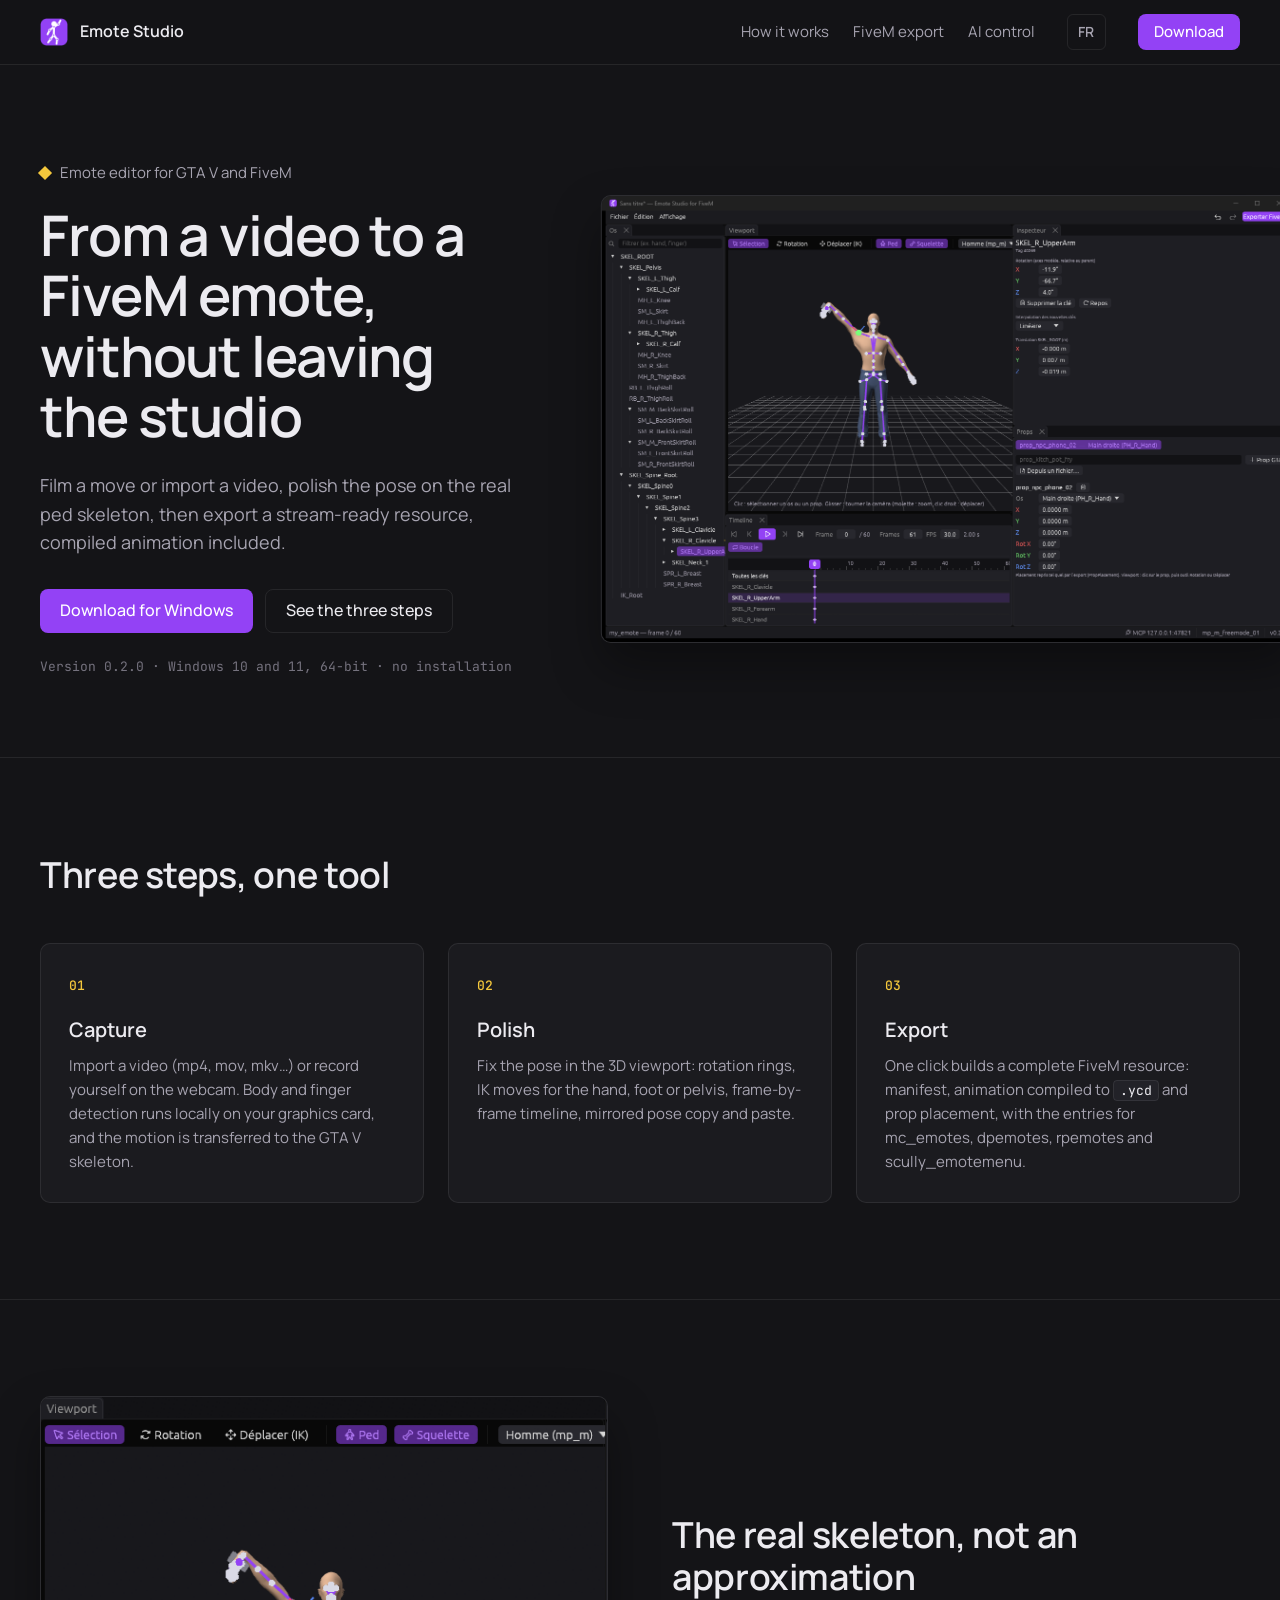
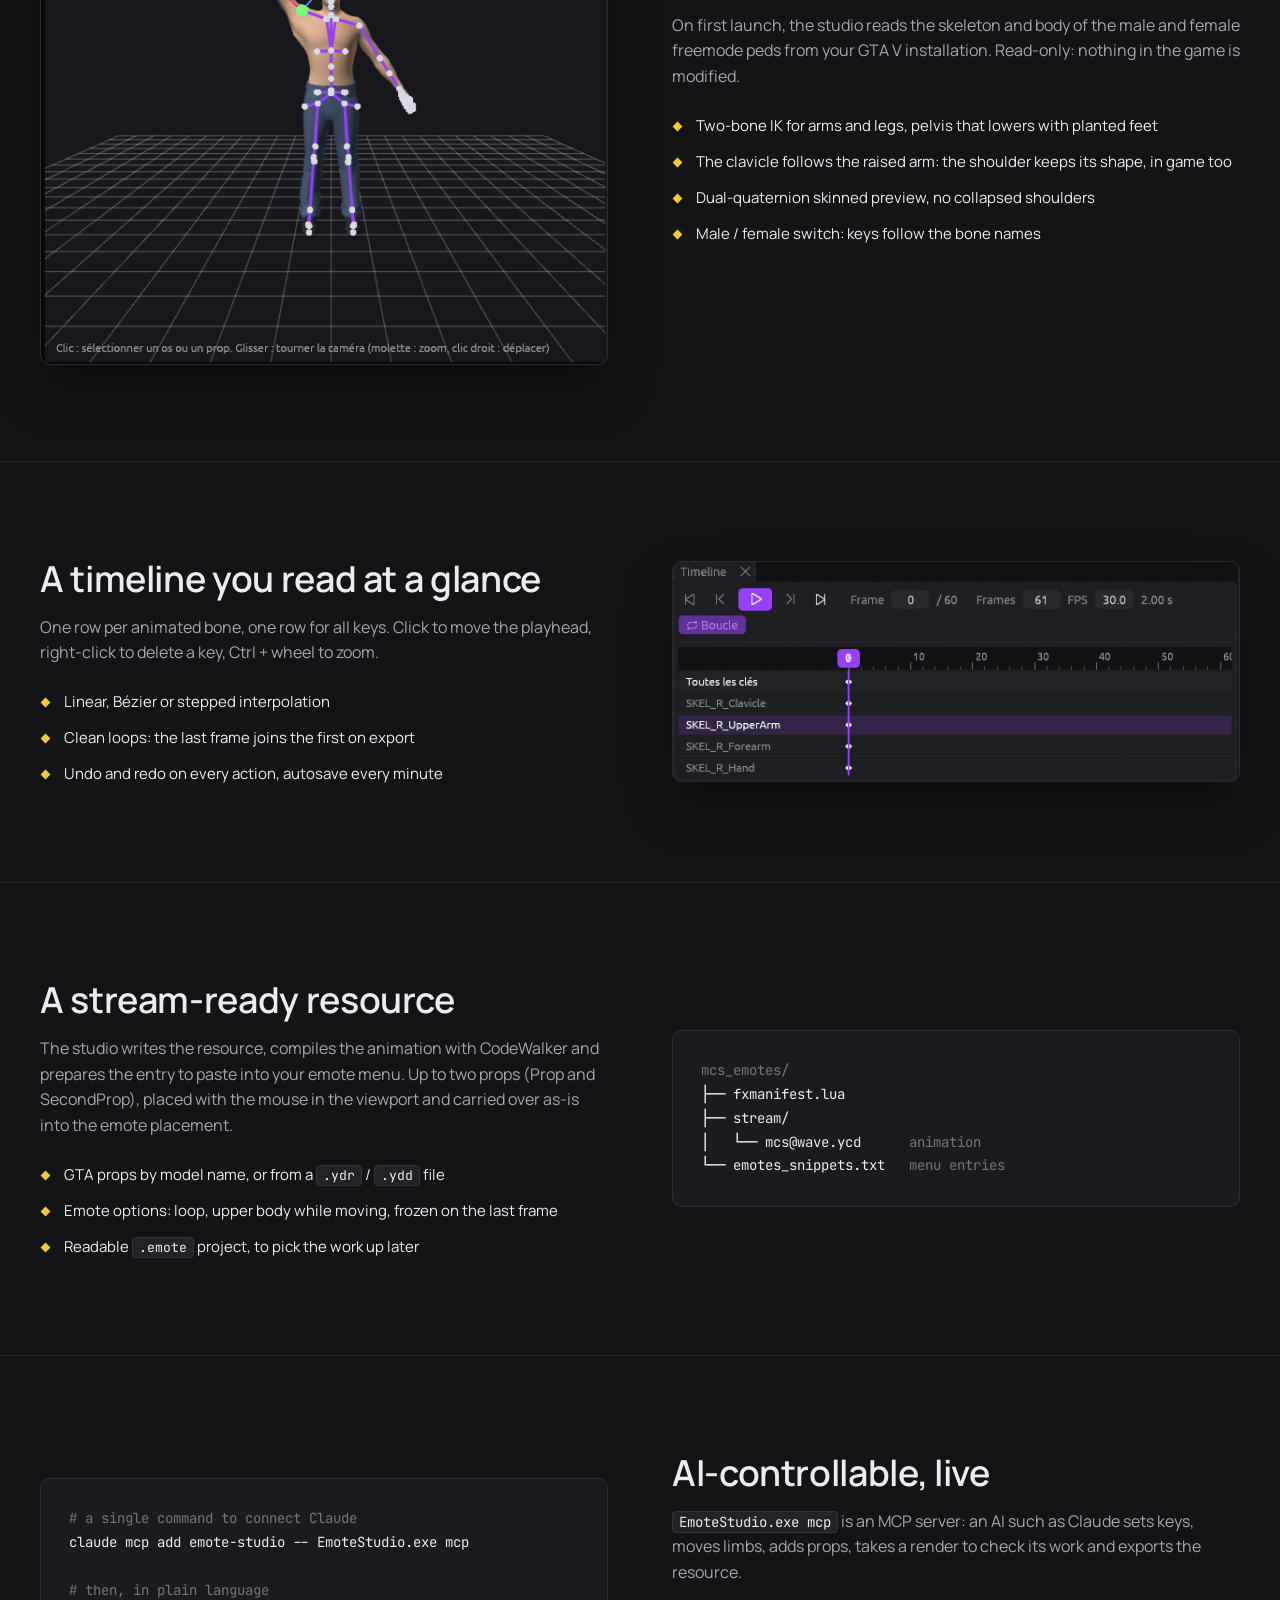
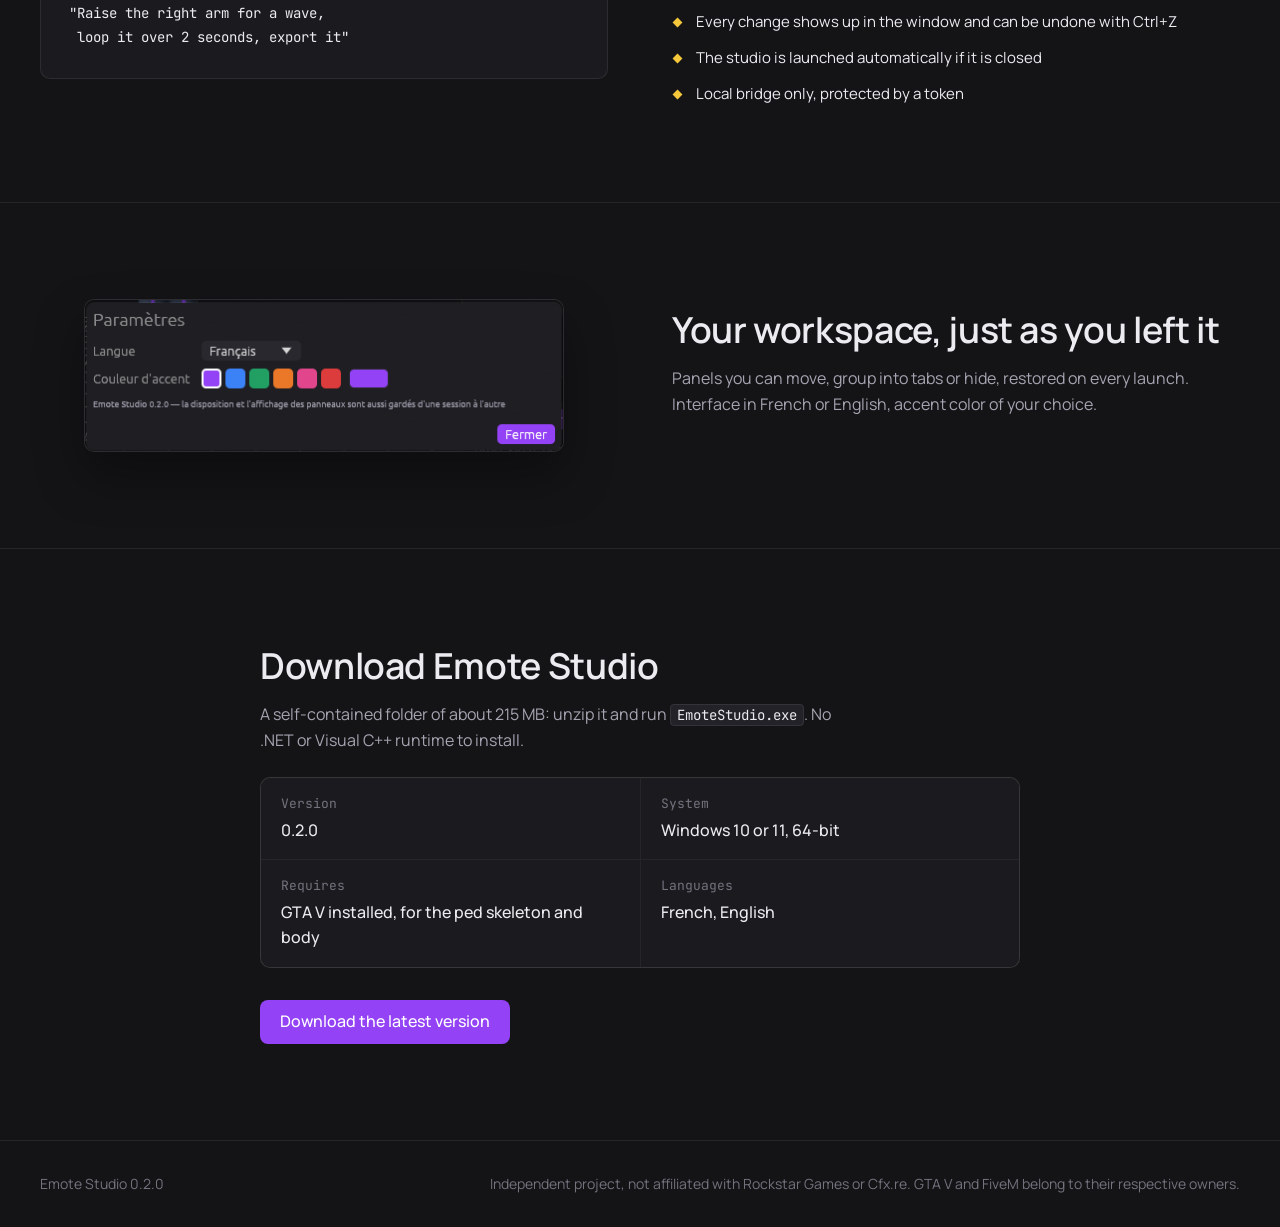
==== en/index.html @ 74f7360e "feat: add English version of the showcase site - en/index.html: full English translation, sharing st" ====
<!doctype html>
<html lang="en">
<head>
  <meta charset="utf-8">
  <meta name="viewport" content="width=device-width, initial-scale=1">
  <title>Emote Studio for FiveM</title>
  <meta name="description" content="Create FiveM emotes from a video or your webcam, polish them in 3D on the real GTA V skeleton and export a stream-ready resource.">
  <link rel="alternate" hreflang="fr" href="../">
  <link rel="alternate" hreflang="en" href="./">
  <link rel="icon" href="../assets/icon.png">
  <link rel="preconnect" href="https://fonts.googleapis.com">
  <link rel="preconnect" href="https://fonts.gstatic.com" crossorigin>
  <link href="https://fonts.googleapis.com/css2?family=Manrope:wght@400;500;600&family=JetBrains+Mono:wght@400;500&display=swap" rel="stylesheet">
  <link rel="stylesheet" href="../styles.css">
</head>
<body>
  <header class="nav">
    <div class="wrap nav-row">
      <a class="brand" href="#">
        <img src="../assets/icon.png" alt="" width="28" height="28">
        <span>Emote Studio</span>
      </a>
      <nav class="links" aria-label="Sections">
        <a href="#steps">How it works</a>
        <a href="#export">FiveM export</a>
        <a href="#ai">AI control</a>
      </nav>
      <a class="lang" href="../" hreflang="fr" lang="fr" title="Version française">FR</a>
      <a class="button small" href="#download">Download</a>
    </div>
  </header>

  <main>
    <section class="hero">
      <div class="wrap hero-grid">
        <div class="hero-text">
          <p class="eyebrow"><span class="key" aria-hidden="true"></span>Emote editor for GTA V and FiveM</p>
          <h1>From a video to a FiveM emote, without leaving the studio</h1>
          <p class="lead">Film a move or import a video, polish the pose on the real ped skeleton, then export a stream-ready resource, compiled animation included.</p>
          <div class="actions">
            <a class="button" href="#download">Download for Windows</a>
            <a class="button ghost" href="#steps">See the three steps</a>
          </div>
          <p class="meta">Version 0.2.0 · Windows 10 and 11, 64-bit · no installation</p>
        </div>
        <figure class="window hero-shot">
          <img src="../assets/studio.png" width="1456" height="939" alt="Emote Studio: ped with a raised arm holding a phone, bone tree on the left, inspector and props on the right, timeline at the bottom">
        </figure>
      </div>
    </section>

    <section id="steps" class="section">
      <div class="wrap">
        <h2>Three steps, one tool</h2>
        <ol class="steps">
          <li>
            <span class="step-index">01</span>
            <h3>Capture</h3>
            <p>Import a video (mp4, mov, mkv…) or record yourself on the webcam. Body and finger detection runs locally on your graphics card, and the motion is transferred to the GTA V skeleton.</p>
          </li>
          <li>
            <span class="step-index">02</span>
            <h3>Polish</h3>
            <p>Fix the pose in the 3D viewport: rotation rings, IK moves for the hand, foot or pelvis, frame-by-frame timeline, mirrored pose copy and paste.</p>
          </li>
          <li>
            <span class="step-index">03</span>
            <h3>Export</h3>
            <p>One click builds a complete FiveM resource: manifest, animation compiled to <code>.ycd</code> and prop placement, with the entries for mc_emotes, dpemotes, rpemotes and scully_emotemenu.</p>
          </li>
        </ol>
      </div>
    </section>

    <section class="section split">
      <div class="wrap split-grid">
        <figure class="window">
          <img src="../assets/viewport.png" width="604" height="605" alt="Viewport: arm raised with IK, the shoulder keeps its volume">
        </figure>
        <div>
          <h2>The real skeleton, not an approximation</h2>
          <p>On first launch, the studio reads the skeleton and body of the male and female freemode peds from your GTA V installation. Read-only: nothing in the game is modified.</p>
          <ul class="facts">
            <li>Two-bone IK for arms and legs, pelvis that lowers with planted feet</li>
            <li>The clavicle follows the raised arm: the shoulder keeps its shape, in game too</li>
            <li>Dual-quaternion skinned preview, no collapsed shoulders</li>
            <li>Male / female switch: keys follow the bone names</li>
          </ul>
        </div>
      </div>
    </section>

    <section class="section split reverse">
      <div class="wrap split-grid">
        <figure class="window">
          <img src="../assets/timeline.png" width="606" height="234" alt="Timeline: one row per animated bone, diamond-shaped keys">
        </figure>
        <div>
          <h2>A timeline you read at a glance</h2>
          <p>One row per animated bone, one row for all keys. Click to move the playhead, right-click to delete a key, Ctrl + wheel to zoom.</p>
          <ul class="facts">
            <li>Linear, Bézier or stepped interpolation</li>
            <li>Clean loops: the last frame joins the first on export</li>
            <li>Undo and redo on every action, autosave every minute</li>
          </ul>
        </div>
      </div>
    </section>

    <section id="export" class="section">
      <div class="wrap split-grid">
        <div>
          <h2>A stream-ready resource</h2>
          <p>The studio writes the resource, compiles the animation with CodeWalker and prepares the entry to paste into your emote menu. Up to two props (Prop and SecondProp), placed with the mouse in the viewport and carried over as-is into the emote placement.</p>
          <ul class="facts">
            <li>GTA props by model name, or from a <code>.ydr</code> / <code>.ydd</code> file</li>
            <li>Emote options: loop, upper body while moving, frozen on the last frame</li>
            <li>Readable <code>.emote</code> project, to pick the work up later</li>
          </ul>
        </div>
        <pre class="tree" aria-label="Tree of the generated resource"><code><span class="dim">mcs_emotes/</span>
├── fxmanifest.lua
├── stream/
│   └── mcs@wave.ycd      <span class="dim">animation</span>
└── emotes_snippets.txt   <span class="dim">menu entries</span></code></pre>
      </div>
    </section>

    <section id="ai" class="section">
      <div class="wrap split-grid">
        <pre class="tree"><code><span class="dim"># a single command to connect Claude</span>
claude mcp add emote-studio -- EmoteStudio.exe mcp

<span class="dim"># then, in plain language</span>
"Raise the right arm for a wave,
 loop it over 2 seconds, export it"</code></pre>
        <div>
          <h2>AI-controllable, live</h2>
          <p><code>EmoteStudio.exe mcp</code> is an MCP server: an AI such as Claude sets keys, moves limbs, adds props, takes a render to check its work and exports the resource.</p>
          <ul class="facts">
            <li>Every change shows up in the window and can be undone with Ctrl+Z</li>
            <li>The studio is launched automatically if it is closed</li>
            <li>Local bridge only, protected by a token</li>
          </ul>
        </div>
      </div>
    </section>

    <section class="section split">
      <div class="wrap split-grid">
        <figure class="window settings-shot">
          <img src="../assets/settings.png" width="480" height="152" alt="Settings: language and accent color">
        </figure>
        <div>
          <h2>Your workspace, just as you left it</h2>
          <p>Panels you can move, group into tabs or hide, restored on every launch. Interface in French or English, accent color of your choice.</p>
        </div>
      </div>
    </section>

    <section id="download" class="section download">
      <div class="wrap">
        <h2>Download Emote Studio</h2>
        <p>A self-contained folder of about 215 MB: unzip it and run <code>EmoteStudio.exe</code>. No .NET or Visual C++ runtime to install.</p>
        <dl class="specs">
          <div><dt>Version</dt><dd>0.2.0</dd></div>
          <div><dt>System</dt><dd>Windows 10 or 11, 64-bit</dd></div>
          <div><dt>Requires</dt><dd>GTA V installed, for the ped skeleton and body</dd></div>
          <div><dt>Languages</dt><dd>French, English</dd></div>
        </dl>
        <a class="button" href="https://github.com/JusteKal/emote-studio/releases">Download the latest version</a>
      </div>
    </section>
  </main>

  <footer class="footer">
    <div class="wrap footer-row">
      <span>Emote Studio 0.2.0</span>
      <span>Independent project, not affiliated with Rockstar Games or Cfx.re. GTA V and FiveM belong to their respective owners.</span>
    </div>
  </footer>
</body>
</html>
---- styles.css ----
/* Emote Studio : site vitrine. Même palette que le studio (graphite, accent violet aplat),
   losange jaune des clés de la timeline comme signe distinctif. */

:root {
  --bg: #141417;
  --surface: #1b1b1f;
  --raised: #222228;
  --line: rgba(255, 255, 255, 0.08);
  --text: #ecebf0;
  --text-2: #a7a4b1;
  --text-3: #75727e;
  --accent: #9342f5;
  --accent-hover: #ae6ffc;
  --key: #f5c83c;
  --radius: 10px;
  --font: "Manrope", "Segoe UI", system-ui, sans-serif;
  --mono: "JetBrains Mono", ui-monospace, Consolas, monospace;
  --ease: cubic-bezier(0.2, 0, 0, 1);
}

* { box-sizing: border-box; }

html { scroll-behavior: smooth; }

body {
  margin: 0;
  background: var(--bg);
  color: var(--text);
  font: 400 16px/1.6 var(--font);
  -webkit-font-smoothing: antialiased;
}

img { display: block; max-width: 100%; height: auto; }

a { color: inherit; }

code {
  font-family: var(--mono);
  font-size: 0.875em;
  color: var(--text);
  background: var(--raised);
  border: 1px solid var(--line);
  border-radius: 4px;
  padding: 1px 6px;
}

.wrap {
  width: min(1200px, 100% - 48px);
  margin-inline: auto;
}

/* Navigation */

.nav {
  position: sticky;
  top: 0;
  z-index: 10;
  background: rgba(20, 20, 23, 0.92);
  border-bottom: 1px solid var(--line);
}

.nav-row {
  display: flex;
  align-items: center;
  gap: 32px;
  height: 64px;
}

.brand {
  display: flex;
  align-items: center;
  gap: 12px;
  font-weight: 600;
  text-decoration: none;
}

.brand img { border-radius: 6px; }

.links {
  display: flex;
  gap: 24px;
  margin-left: auto;
}

.links a {
  color: var(--text-2);
  text-decoration: none;
  font-size: 15px;
  transition: color 120ms var(--ease);
}

.links a:hover { color: var(--text); }

/* Changement de langue : discret, toujours visible (même sur petit écran) */
.lang {
  color: var(--text-2);
  font-size: 14px;
  font-weight: 600;
  letter-spacing: 0.04em;
  text-decoration: none;
  padding: 6px 10px;
  border: 1px solid var(--line);
  border-radius: 6px;
  transition: color 120ms var(--ease), background-color 120ms var(--ease);
}

.lang:hover { color: var(--text); background: var(--raised); }

/* Boutons */

.button {
  display: inline-flex;
  align-items: center;
  height: 44px;
  padding: 0 20px;
  border-radius: 8px;
  background: var(--accent);
  color: #fff;
  font-weight: 500;
  text-decoration: none;
  transition: background-color 120ms var(--ease), transform 120ms var(--ease);
}

.button:hover { background: var(--accent-hover); }
.button:active { transform: scale(0.98); }

.button.small { height: 36px; padding: 0 16px; font-size: 15px; }

.button.ghost {
  background: transparent;
  color: var(--text);
  border: 1px solid var(--line);
}

.button.ghost:hover { background: var(--raised); }

.button:focus-visible,
.links a:focus-visible,
.lang:focus-visible,
.brand:focus-visible {
  outline: 2px solid var(--accent-hover);
  outline-offset: 2px;
}

/* Accueil */

.hero { padding: 96px 0 80px; overflow-x: clip; }

.hero-grid {
  display: grid;
  grid-template-columns: minmax(0, 5fr) minmax(0, 7fr);
  gap: 56px;
  align-items: center;
}

.eyebrow {
  display: flex;
  align-items: center;
  gap: 10px;
  margin: 0 0 20px;
  color: var(--text-2);
  font-size: 15px;
}

/* Losange de clé, comme dans la timeline du studio */
.key {
  width: 10px;
  height: 10px;
  background: var(--key);
  transform: rotate(45deg);
  flex: none;
}

h1 {
  margin: 0;
  font-size: clamp(36px, 4.4vw, 56px);
  line-height: 1.08;
  font-weight: 600;
  letter-spacing: -0.02em;
}

.lead {
  margin: 24px 0 32px;
  color: var(--text-2);
  font-size: 18px;
  max-width: 34em;
}

.actions { display: flex; flex-wrap: wrap; gap: 12px; }

.meta {
  margin: 24px 0 0;
  color: var(--text-3);
  font: 400 13px/1.5 var(--mono);
}

/* Fenêtres du studio */

.window {
  margin: 0;
  border: 1px solid var(--line);
  border-radius: var(--radius);
  overflow: hidden;
  background: var(--surface);
  box-shadow: 0 24px 48px rgba(0, 0, 0, 0.35);
}

.hero-shot { transform: translateX(4%); width: 104%; }

/* Sections */

.section { padding: 96px 0; border-top: 1px solid var(--line); }

h2 {
  margin: 0 0 16px;
  font-size: clamp(28px, 2.8vw, 36px);
  line-height: 1.15;
  font-weight: 600;
  letter-spacing: -0.01em;
}

.section p { color: var(--text-2); margin: 0 0 24px; max-width: 36em; }

.steps {
  list-style: none;
  margin: 48px 0 0;
  padding: 0;
  display: grid;
  grid-template-columns: repeat(3, 1fr);
  gap: 24px;
}

.steps li {
  padding: 28px;
  background: var(--surface);
  border: 1px solid var(--line);
  border-radius: var(--radius);
}

.step-index {
  font: 500 13px/1 var(--mono);
  color: var(--key);
}

h3 { margin: 16px 0 8px; font-size: 20px; font-weight: 600; }

.steps p { margin: 0; font-size: 15px; }

.split-grid {
  display: grid;
  grid-template-columns: minmax(0, 1fr) minmax(0, 1fr);
  gap: 64px;
  align-items: center;
}

.split.reverse .split-grid > figure { order: 2; }

.facts { list-style: none; margin: 0; padding: 0; display: grid; gap: 12px; }

.facts li {
  position: relative;
  padding-left: 24px;
  color: var(--text);
  font-size: 15px;
}

.facts li::before {
  content: "";
  position: absolute;
  left: 2px;
  top: 0.6em;
  width: 7px;
  height: 7px;
  background: var(--key);
  transform: rotate(45deg);
}

.tree {
  margin: 0;
  padding: 28px;
  background: var(--surface);
  border: 1px solid var(--line);
  border-radius: var(--radius);
  overflow-x: auto;
  font: 400 14px/1.7 var(--mono);
  color: var(--text);
}

.tree code { background: none; border: 0; padding: 0; font-size: inherit; }

.dim { color: var(--text-3); }

.settings-shot { max-width: 480px; justify-self: center; }

/* Téléchargement */

.download .wrap { max-width: 760px; }

.specs {
  display: grid;
  grid-template-columns: repeat(2, 1fr);
  gap: 1px;
  margin: 0 0 32px;
  background: var(--line);
  border: 1px solid var(--line);
  border-radius: var(--radius);
  overflow: hidden;
}

.specs div { background: var(--surface); padding: 16px 20px; }

.specs dt { color: var(--text-3); font: 400 13px/1.5 var(--mono); }

.specs dd { margin: 4px 0 0; font-weight: 500; }

/* Pied de page */

.footer { border-top: 1px solid var(--line); padding: 32px 0; color: var(--text-3); font-size: 14px; }

.footer-row { display: flex; justify-content: space-between; gap: 24px; flex-wrap: wrap; }

/* Petits écrans */

@media (max-width: 1080px) {
  .hero-grid { grid-template-columns: 1fr; gap: 48px; }
  .hero-shot { transform: none; width: 100%; }
}

@media (max-width: 900px) {
  .hero { padding: 56px 0; }
  .hero-grid, .split-grid { grid-template-columns: 1fr; gap: 40px; }
  .hero-shot { transform: none; width: 100%; }
  .split.reverse .split-grid > figure { order: 0; }
  .steps { grid-template-columns: 1fr; }
  .section { padding: 64px 0; }
}

@media (max-width: 640px) {
  .links { display: none; }
  .nav-row { justify-content: space-between; }
  .lang { margin-left: auto; }
  .specs { grid-template-columns: 1fr; }
  .tree { padding: 20px; font-size: 12px; }
  .wrap { width: calc(100% - 32px); }
}

@media (prefers-reduced-motion: reduce) {
  html { scroll-behavior: auto; }
}
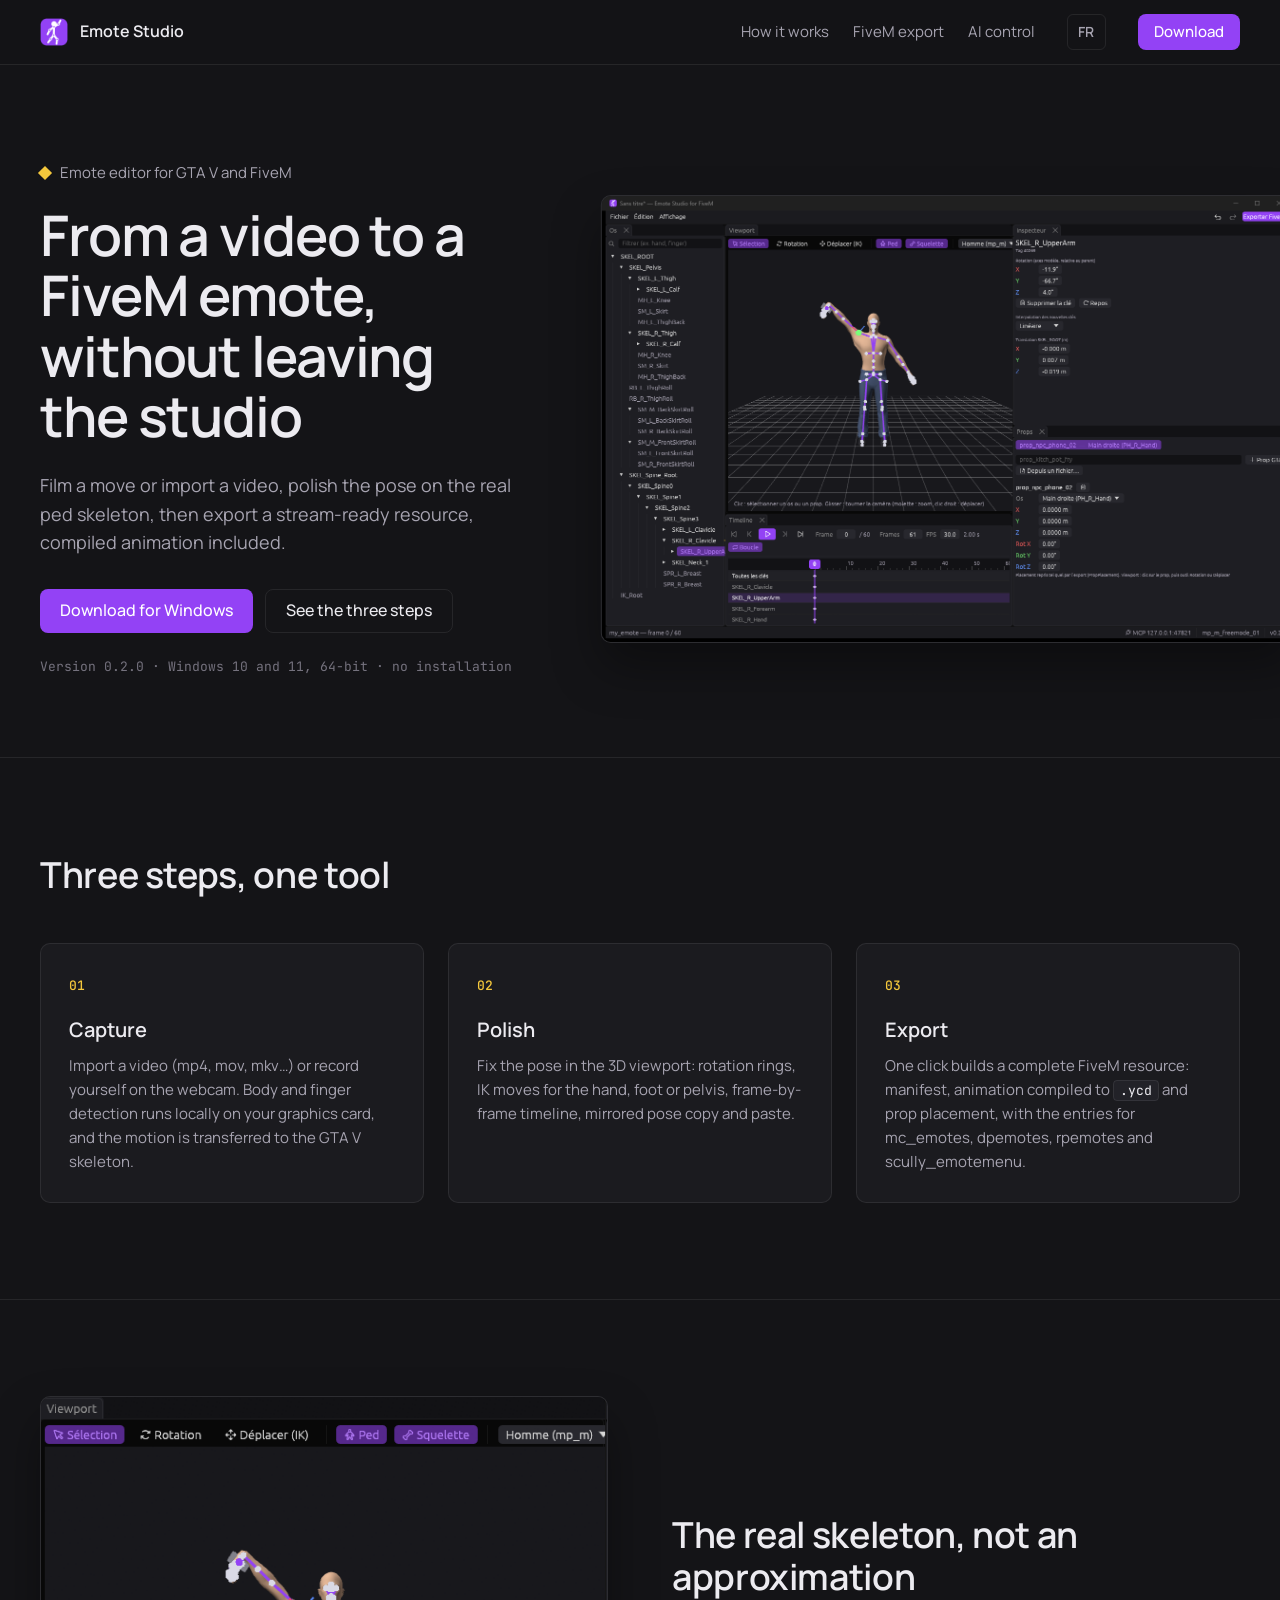
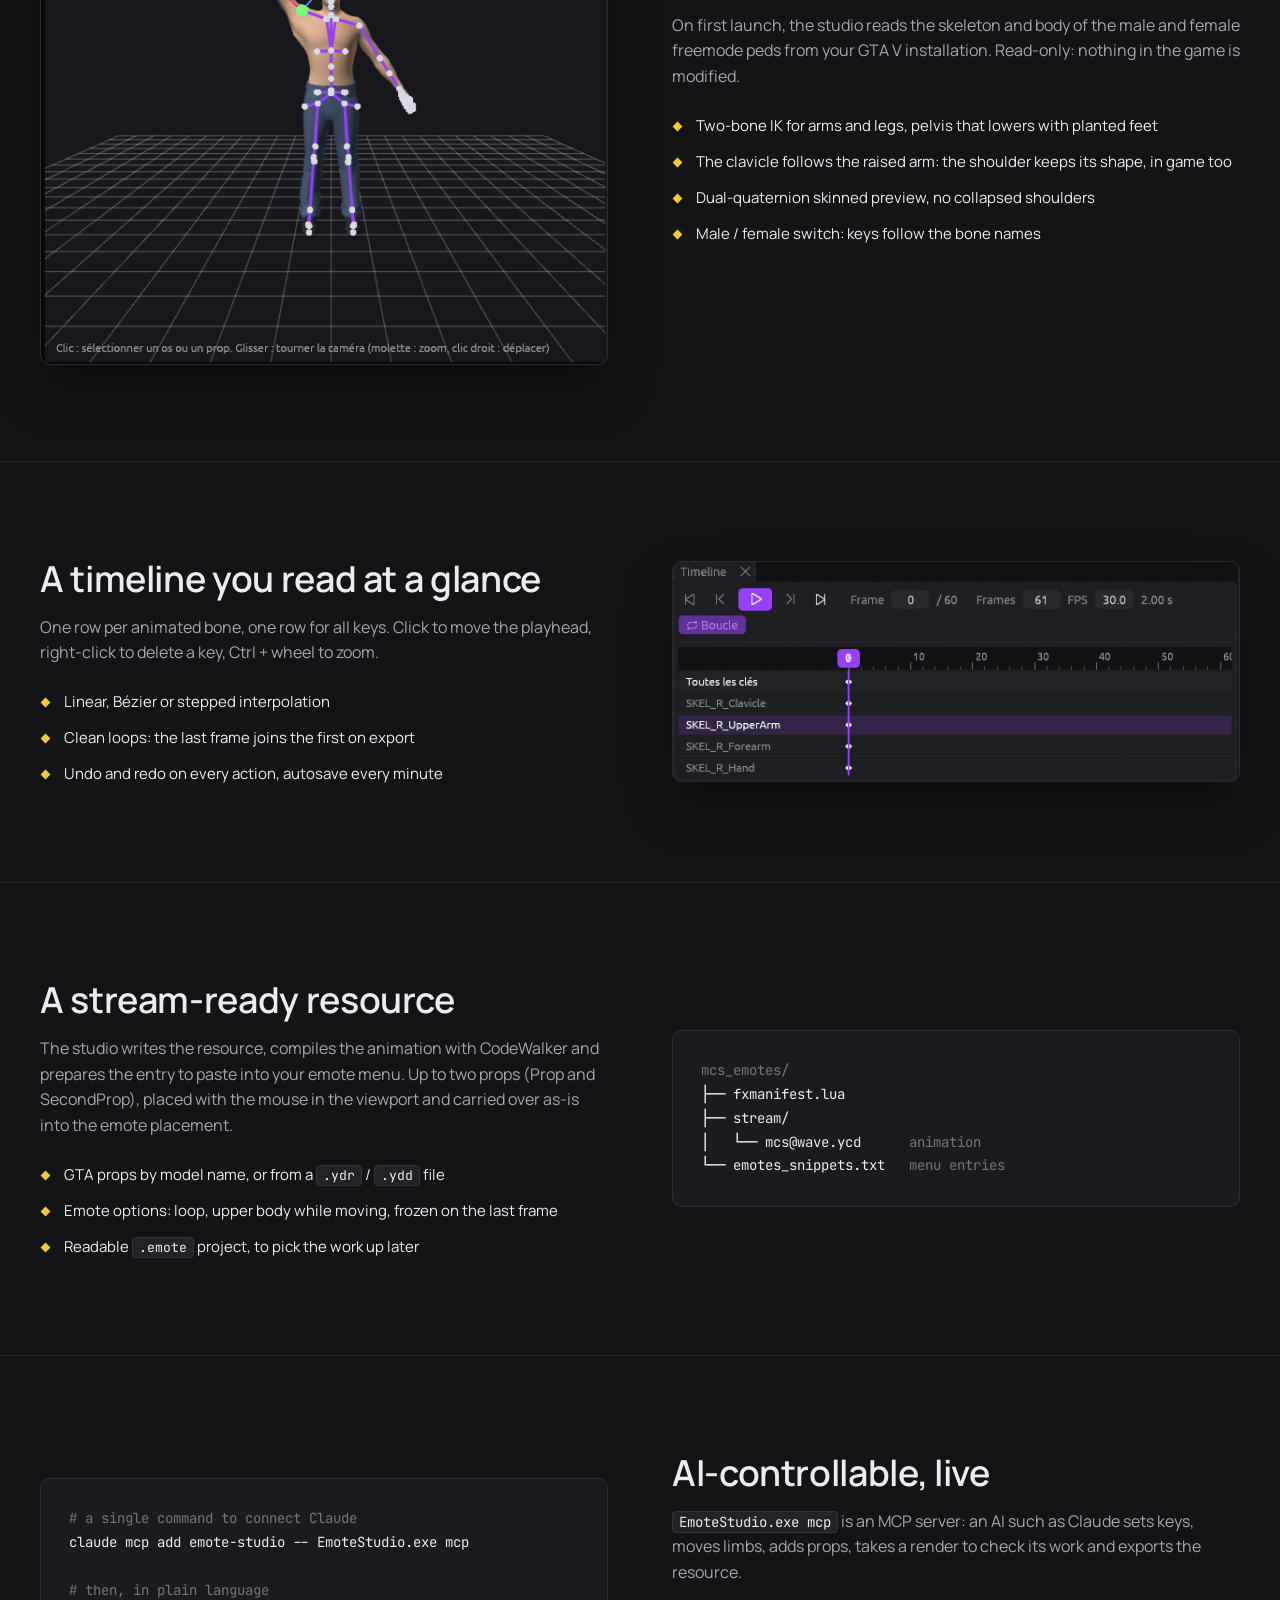
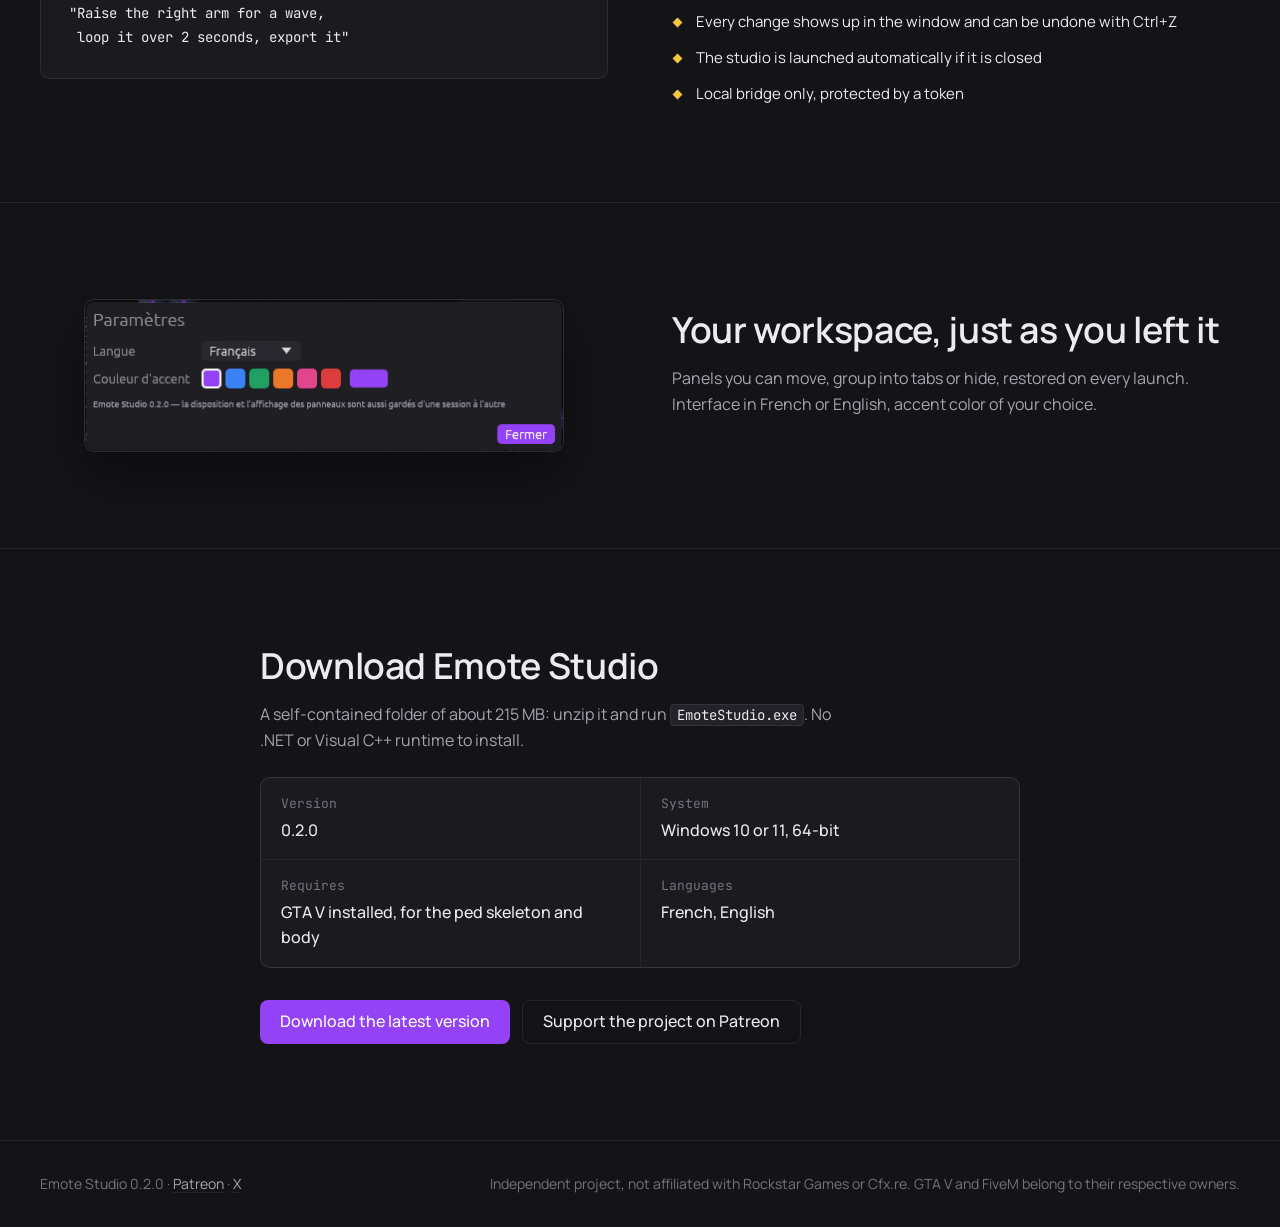
==== commit ee04d6cb: "feat: add Patreon and X links to the showcase site - Patreon button next to the download button (FR " ====
--- a/en/index.html
+++ b/en/index.html
@@ -168,14 +168,17 @@
           <div><dt>Requires</dt><dd>GTA V installed, for the ped skeleton and body</dd></div>
           <div><dt>Languages</dt><dd>French, English</dd></div>
         </dl>
-        <a class="button" href="https://github.com/JusteKal/emote-studio/releases">Download the latest version</a>
+        <div class="actions">
+          <a class="button" href="https://github.com/JusteKal/emote-studio/releases">Download the latest version</a>
+          <a class="button ghost" href="https://www.patreon.com/cw/Justekal" rel="noopener">Support the project on Patreon</a>
+        </div>
       </div>
     </section>
   </main>
 
   <footer class="footer">
     <div class="wrap footer-row">
-      <span>Emote Studio 0.2.0</span>
+      <span>Emote Studio 0.2.0 · <a href="https://www.patreon.com/cw/Justekal" rel="noopener">Patreon</a> · <a href="https://x.com/gyrateam" rel="noopener">X</a></span>
       <span>Independent project, not affiliated with Rockstar Games or Cfx.re. GTA V and FiveM belong to their respective owners.</span>
     </div>
   </footer>
--- a/styles.css
+++ b/styles.css
@@ -319,6 +319,10 @@
 
 .footer-row { display: flex; justify-content: space-between; gap: 24px; flex-wrap: wrap; }
 
+.footer a { color: var(--text-2); text-decoration-color: var(--line); text-underline-offset: 3px; }
+
+.footer a:hover { color: var(--text); }
+
 /* Petits écrans */
 
 @media (max-width: 1080px) {
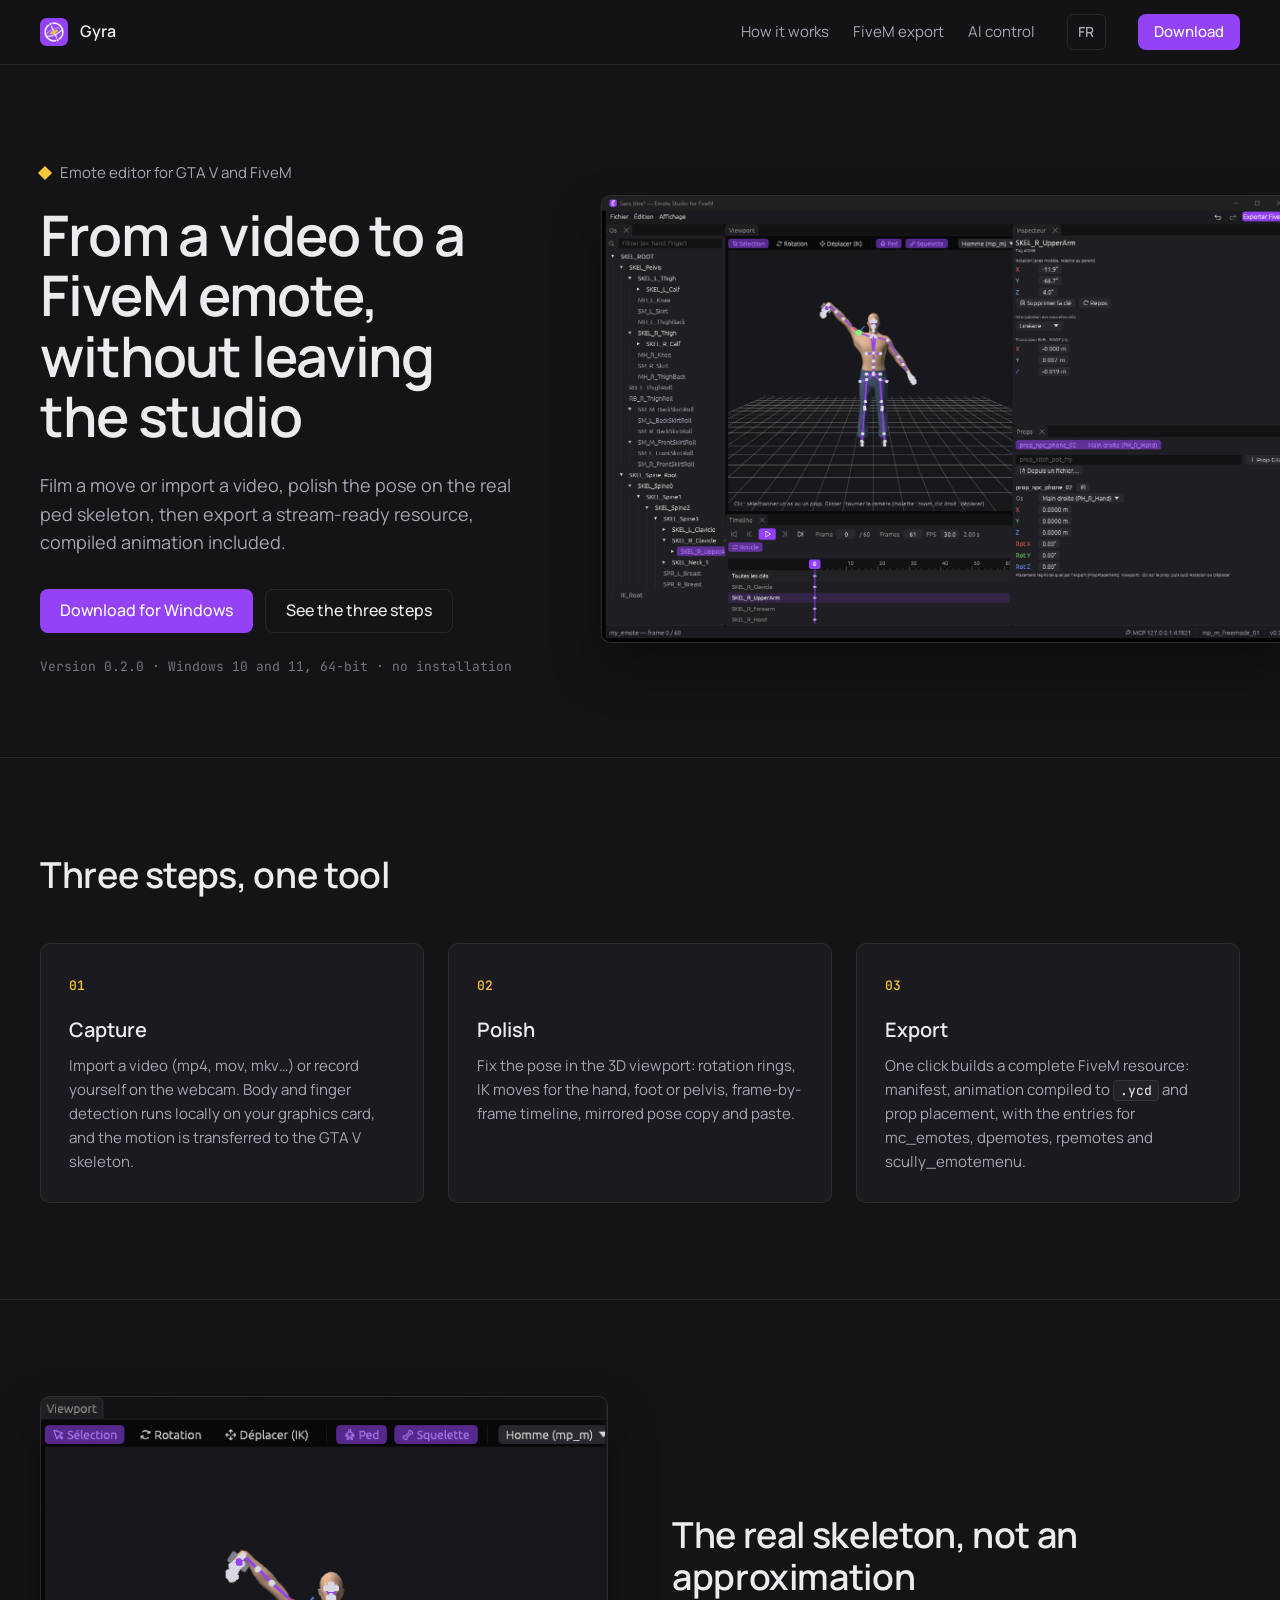
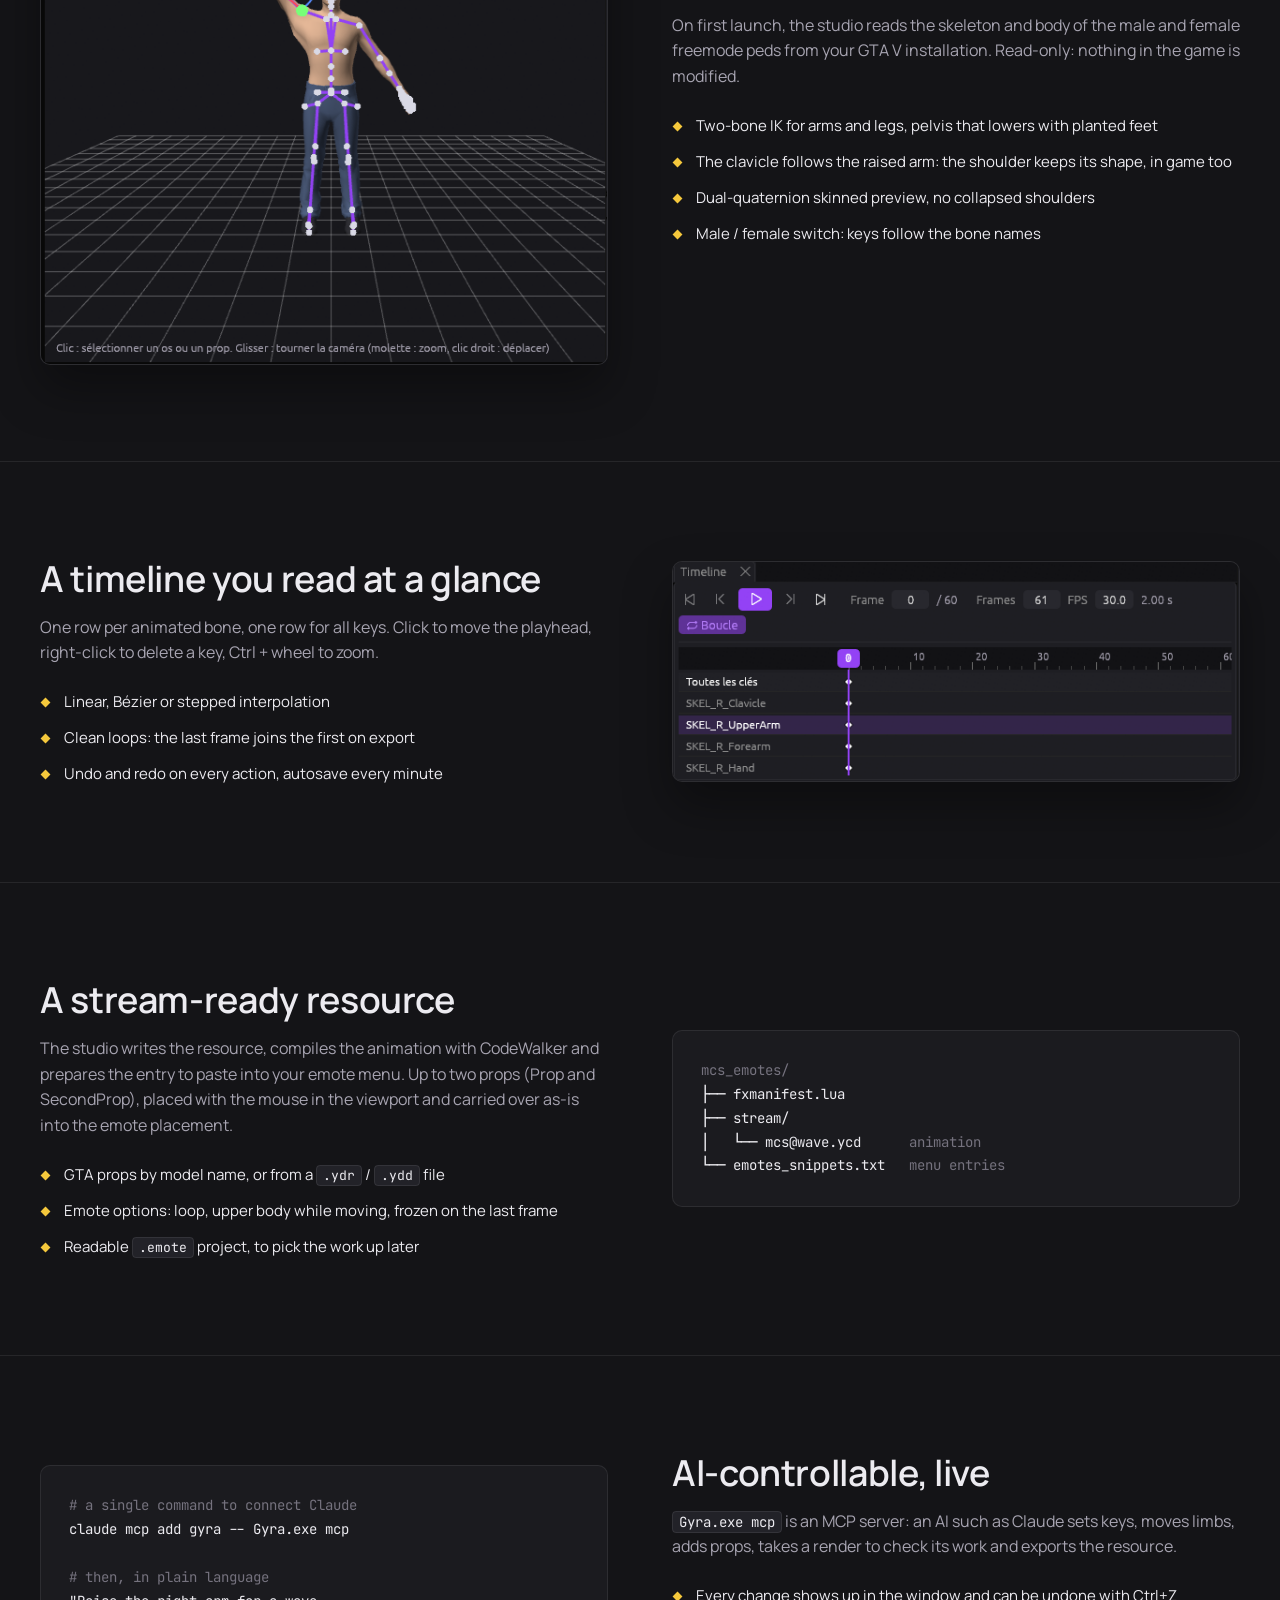
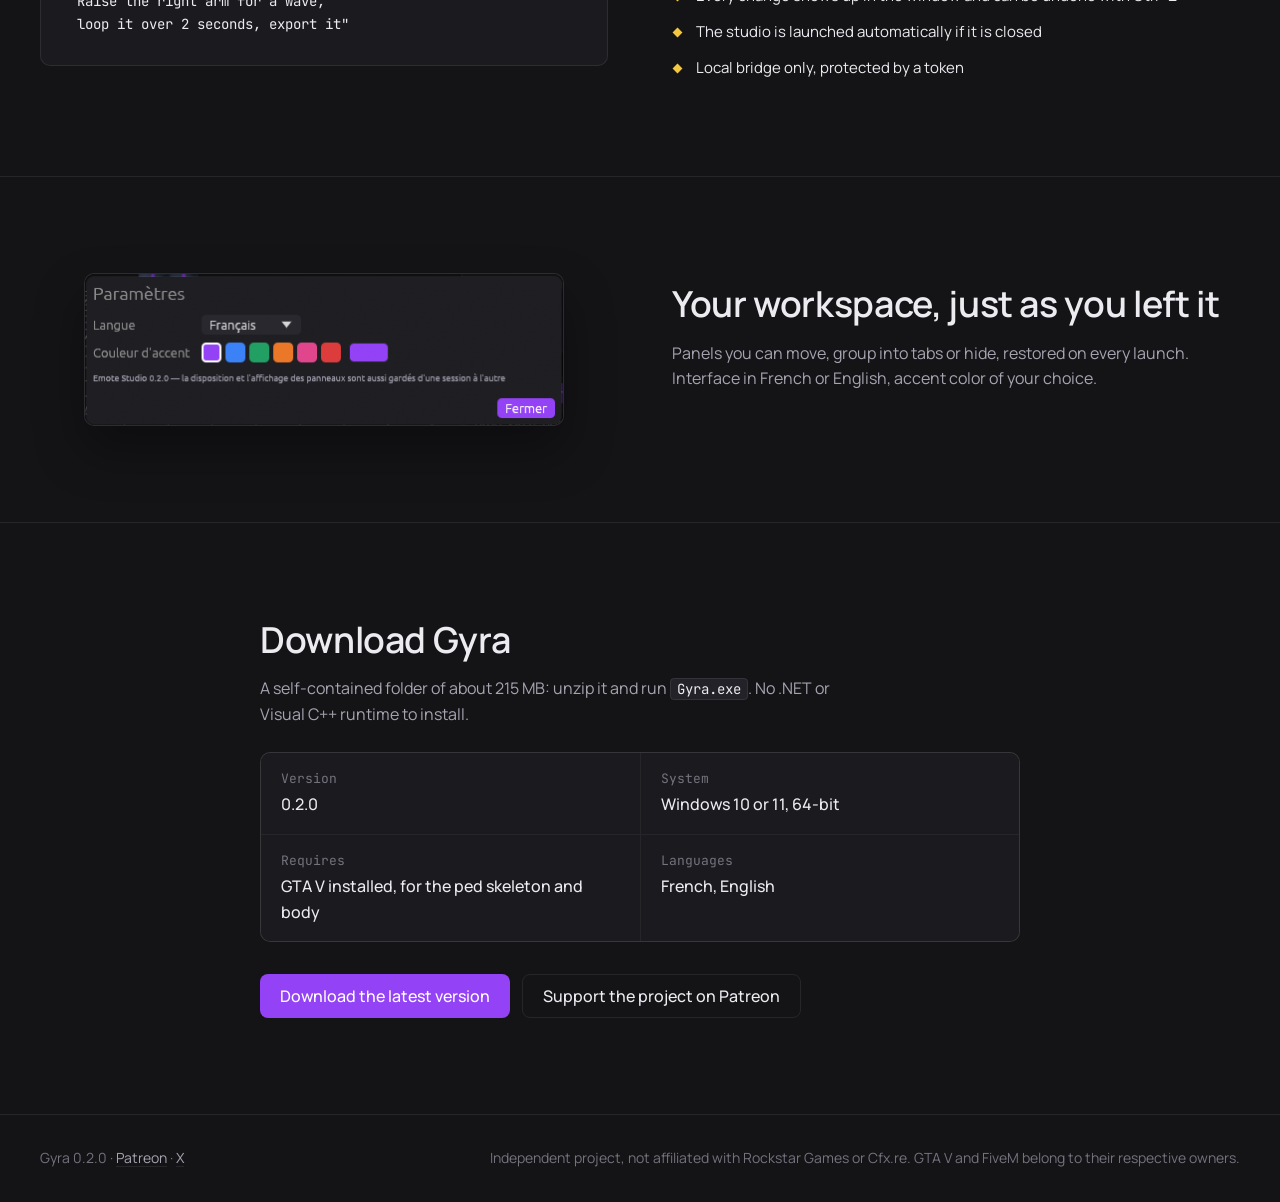
==== commit 7b1363dd: "feat: rebrand the showcase site to Gyra - Emote Studio renamed to Gyra on the FR and EN pages (title" ====
--- a/en/index.html
+++ b/en/index.html
@@ -3,7 +3,7 @@
 <head>
   <meta charset="utf-8">
   <meta name="viewport" content="width=device-width, initial-scale=1">
-  <title>Emote Studio for FiveM</title>
+  <title>Gyra — FiveM emote studio</title>
   <meta name="description" content="Create FiveM emotes from a video or your webcam, polish them in 3D on the real GTA V skeleton and export a stream-ready resource.">
   <link rel="alternate" hreflang="fr" href="../">
   <link rel="alternate" hreflang="en" href="./">
@@ -18,7 +18,7 @@
     <div class="wrap nav-row">
       <a class="brand" href="#">
         <img src="../assets/icon.png" alt="" width="28" height="28">
-        <span>Emote Studio</span>
+        <span>Gyra</span>
       </a>
       <nav class="links" aria-label="Sections">
         <a href="#steps">How it works</a>
@@ -44,7 +44,7 @@
           <p class="meta">Version 0.2.0 · Windows 10 and 11, 64-bit · no installation</p>
         </div>
         <figure class="window hero-shot">
-          <img src="../assets/studio.png" width="1456" height="939" alt="Emote Studio: ped with a raised arm holding a phone, bone tree on the left, inspector and props on the right, timeline at the bottom">
+          <img src="../assets/studio.png" width="1456" height="939" alt="Gyra: ped with a raised arm holding a phone, bone tree on the left, inspector and props on the right, timeline at the bottom">
         </figure>
       </div>
     </section>
@@ -129,14 +129,14 @@
     <section id="ai" class="section">
       <div class="wrap split-grid">
         <pre class="tree"><code><span class="dim"># a single command to connect Claude</span>
-claude mcp add emote-studio -- EmoteStudio.exe mcp
+claude mcp add gyra -- Gyra.exe mcp
 
 <span class="dim"># then, in plain language</span>
 "Raise the right arm for a wave,
  loop it over 2 seconds, export it"</code></pre>
         <div>
           <h2>AI-controllable, live</h2>
-          <p><code>EmoteStudio.exe mcp</code> is an MCP server: an AI such as Claude sets keys, moves limbs, adds props, takes a render to check its work and exports the resource.</p>
+          <p><code>Gyra.exe mcp</code> is an MCP server: an AI such as Claude sets keys, moves limbs, adds props, takes a render to check its work and exports the resource.</p>
           <ul class="facts">
             <li>Every change shows up in the window and can be undone with Ctrl+Z</li>
             <li>The studio is launched automatically if it is closed</li>
@@ -160,8 +160,8 @@
 
     <section id="download" class="section download">
       <div class="wrap">
-        <h2>Download Emote Studio</h2>
-        <p>A self-contained folder of about 215 MB: unzip it and run <code>EmoteStudio.exe</code>. No .NET or Visual C++ runtime to install.</p>
+        <h2>Download Gyra</h2>
+        <p>A self-contained folder of about 215 MB: unzip it and run <code>Gyra.exe</code>. No .NET or Visual C++ runtime to install.</p>
         <dl class="specs">
           <div><dt>Version</dt><dd>0.2.0</dd></div>
           <div><dt>System</dt><dd>Windows 10 or 11, 64-bit</dd></div>
@@ -178,7 +178,7 @@
 
   <footer class="footer">
     <div class="wrap footer-row">
-      <span>Emote Studio 0.2.0 · <a href="https://www.patreon.com/cw/Justekal" rel="noopener">Patreon</a> · <a href="https://x.com/gyrateam" rel="noopener">X</a></span>
+      <span>Gyra 0.2.0 · <a href="https://www.patreon.com/cw/Justekal" rel="noopener">Patreon</a> · <a href="https://x.com/gyrateam" rel="noopener">X</a></span>
       <span>Independent project, not affiliated with Rockstar Games or Cfx.re. GTA V and FiveM belong to their respective owners.</span>
     </div>
   </footer>
--- a/styles.css
+++ b/styles.css
@@ -1,4 +1,4 @@
-/* Emote Studio : site vitrine. Même palette que le studio (graphite, accent violet aplat),
+/* Gyra : site vitrine. Même palette que le studio (graphite, accent violet aplat),
    losange jaune des clés de la timeline comme signe distinctif. */
 
 :root {
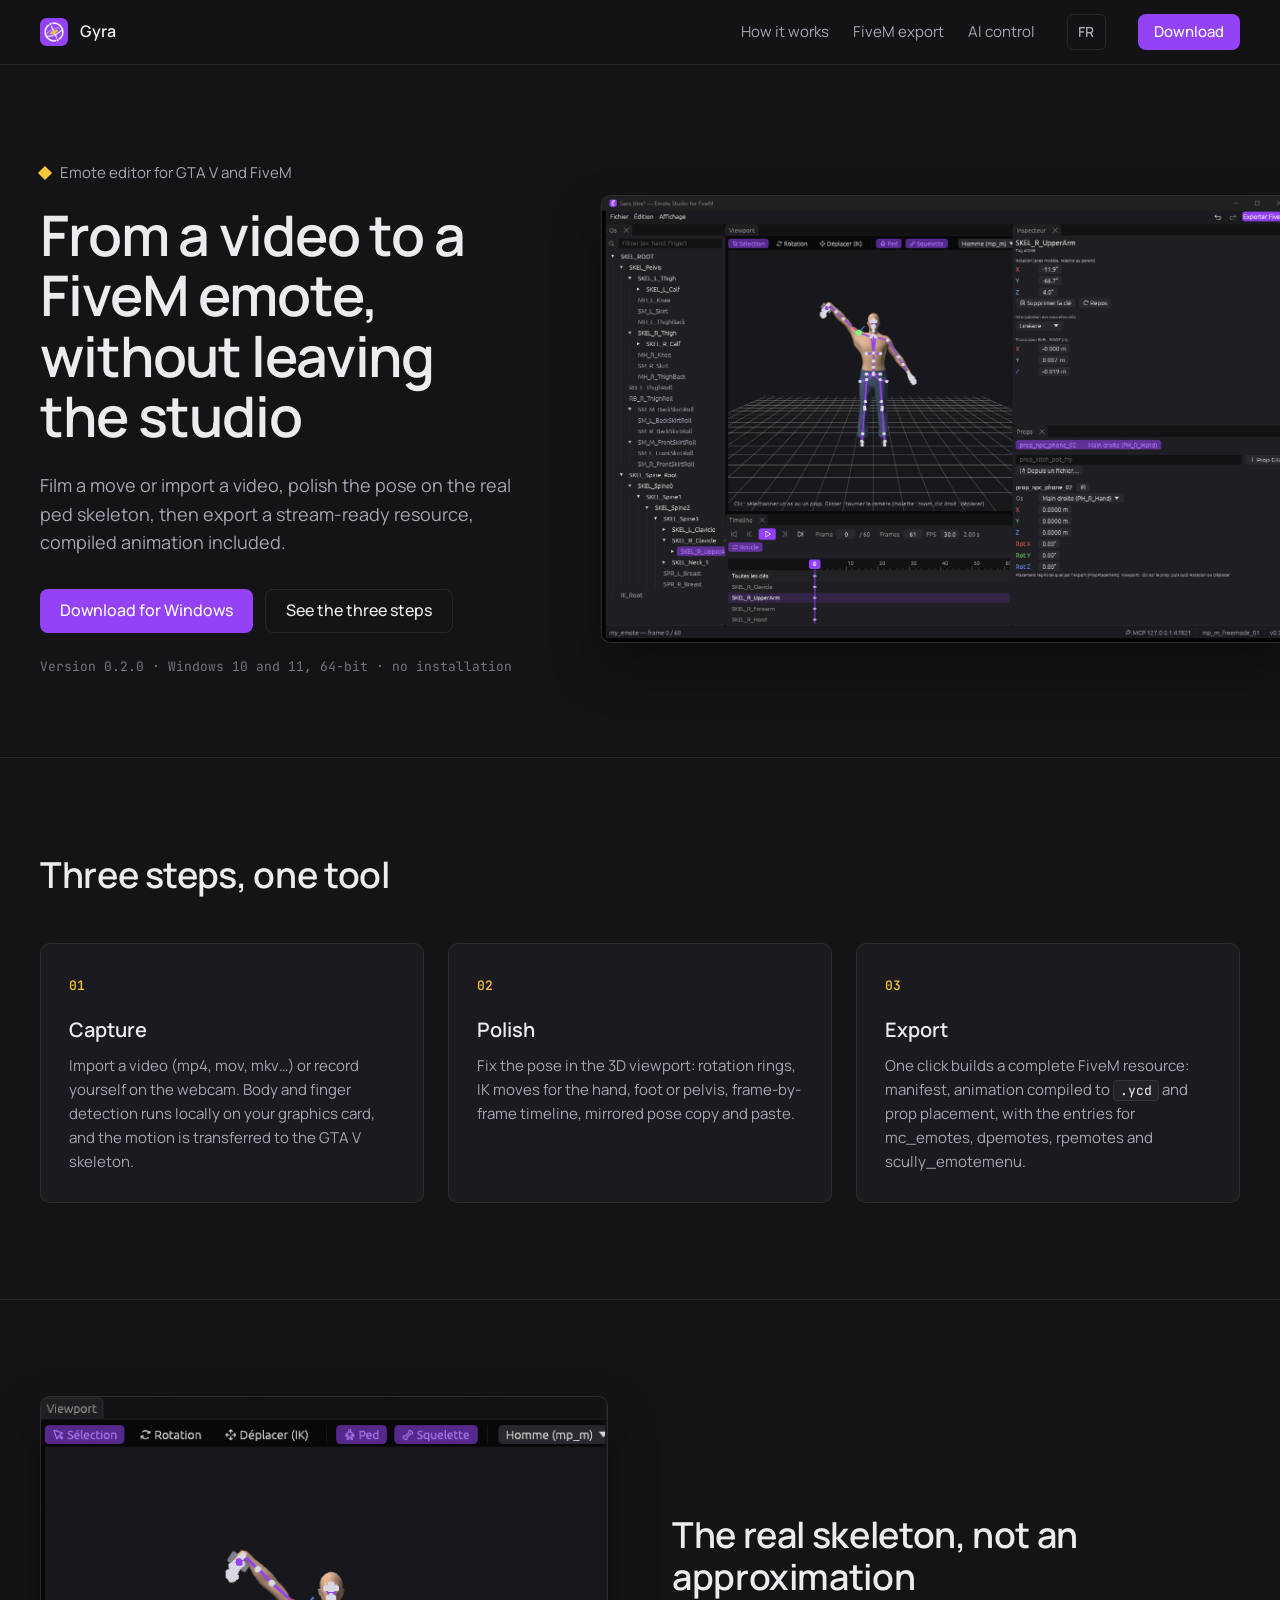
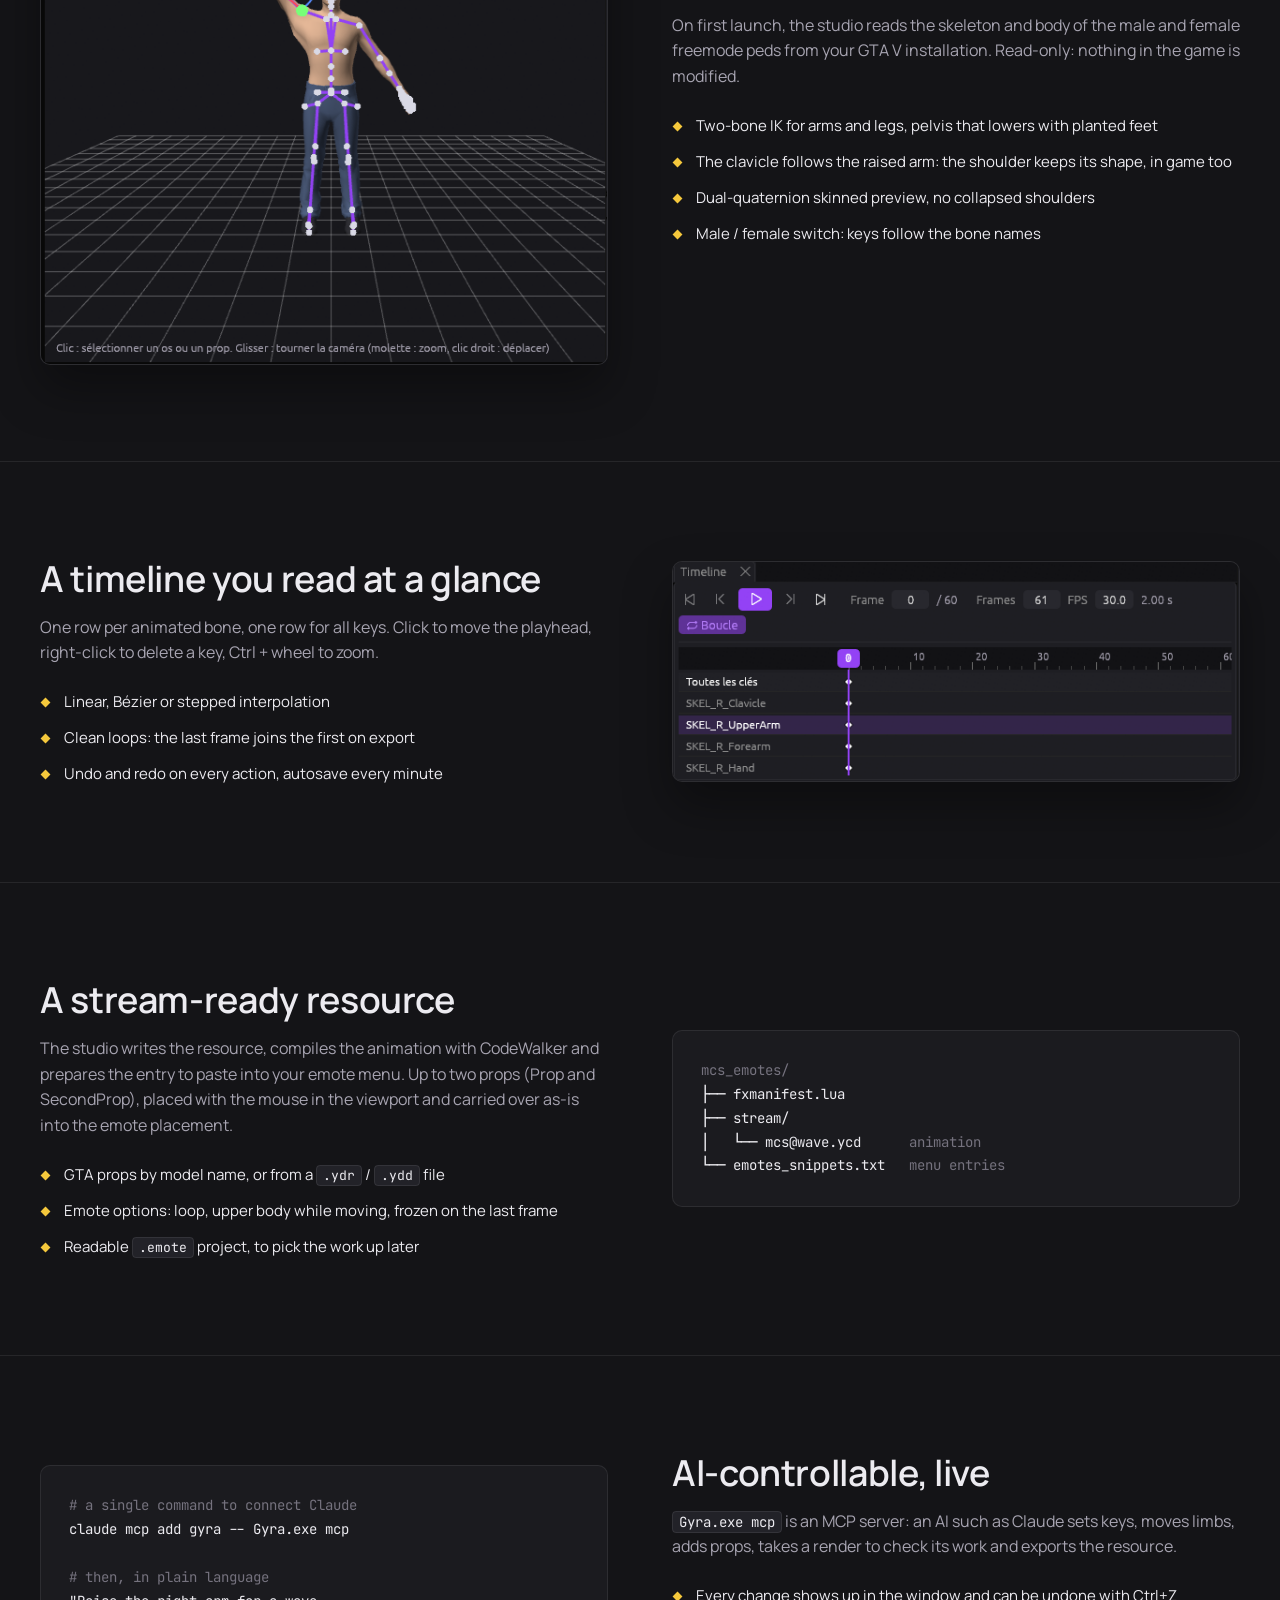
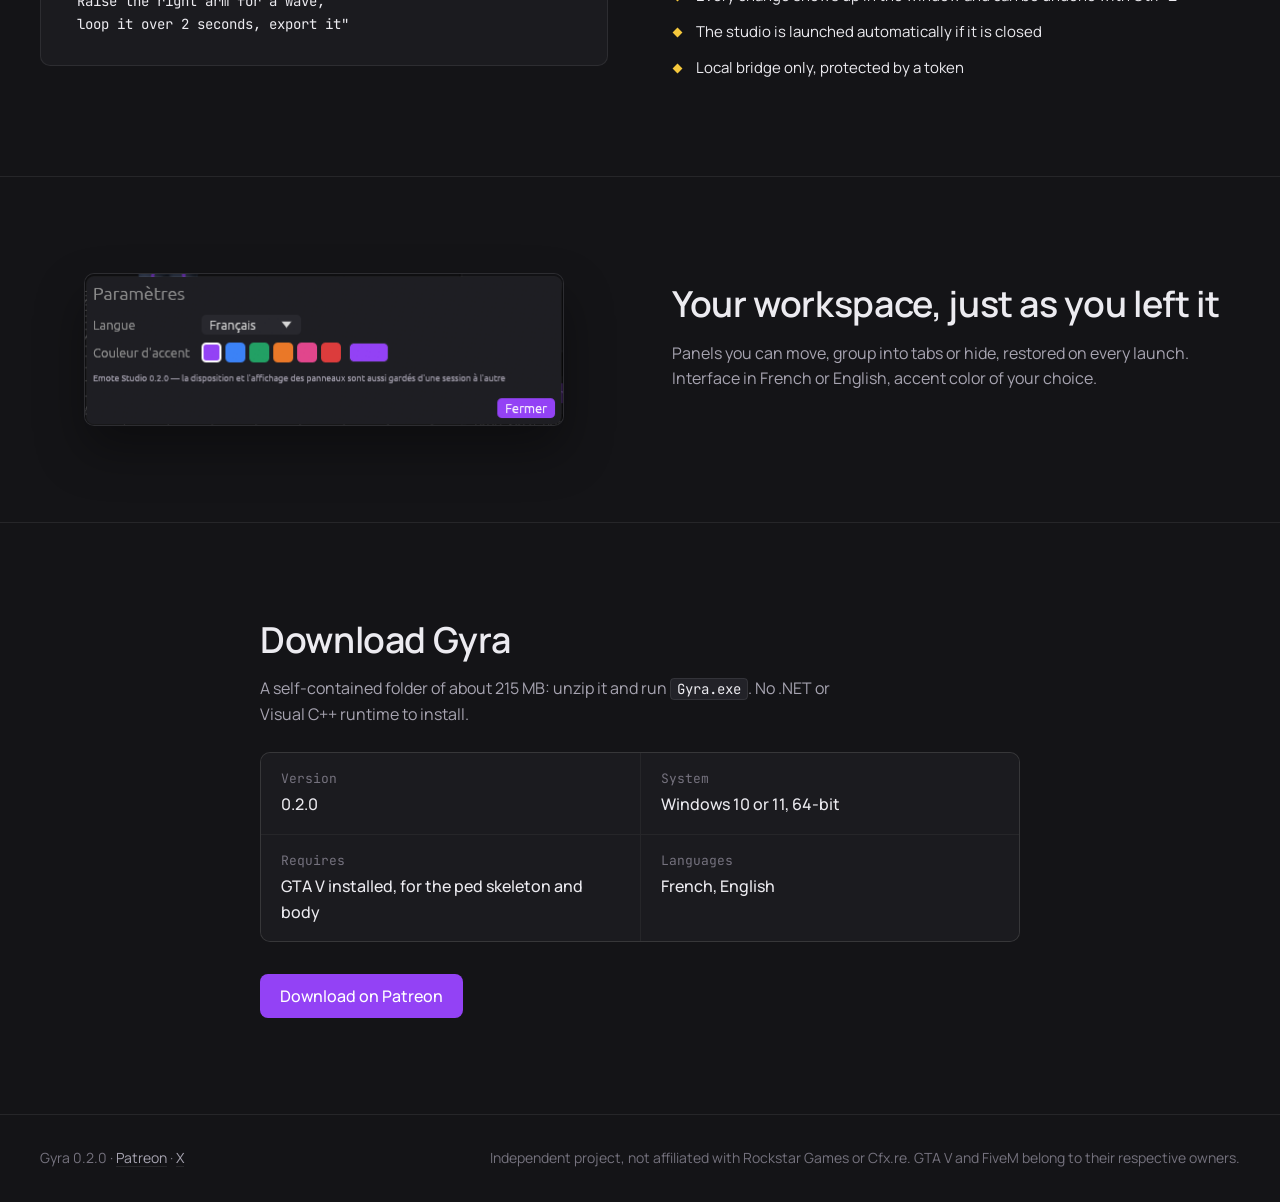
==== commit 69a1271f: "feat: download Gyra from Patreon - Download button now leads to the Patreon page (FR and EN) - Dupli" ====
--- a/en/index.html
+++ b/en/index.html
@@ -169,8 +169,7 @@
           <div><dt>Languages</dt><dd>French, English</dd></div>
         </dl>
         <div class="actions">
-          <a class="button" href="https://github.com/JusteKal/emote-studio/releases">Download the latest version</a>
-          <a class="button ghost" href="https://www.patreon.com/cw/Justekal" rel="noopener">Support the project on Patreon</a>
+          <a class="button" href="https://www.patreon.com/cw/Justekal" rel="noopener">Download on Patreon</a>
         </div>
       </div>
     </section>
